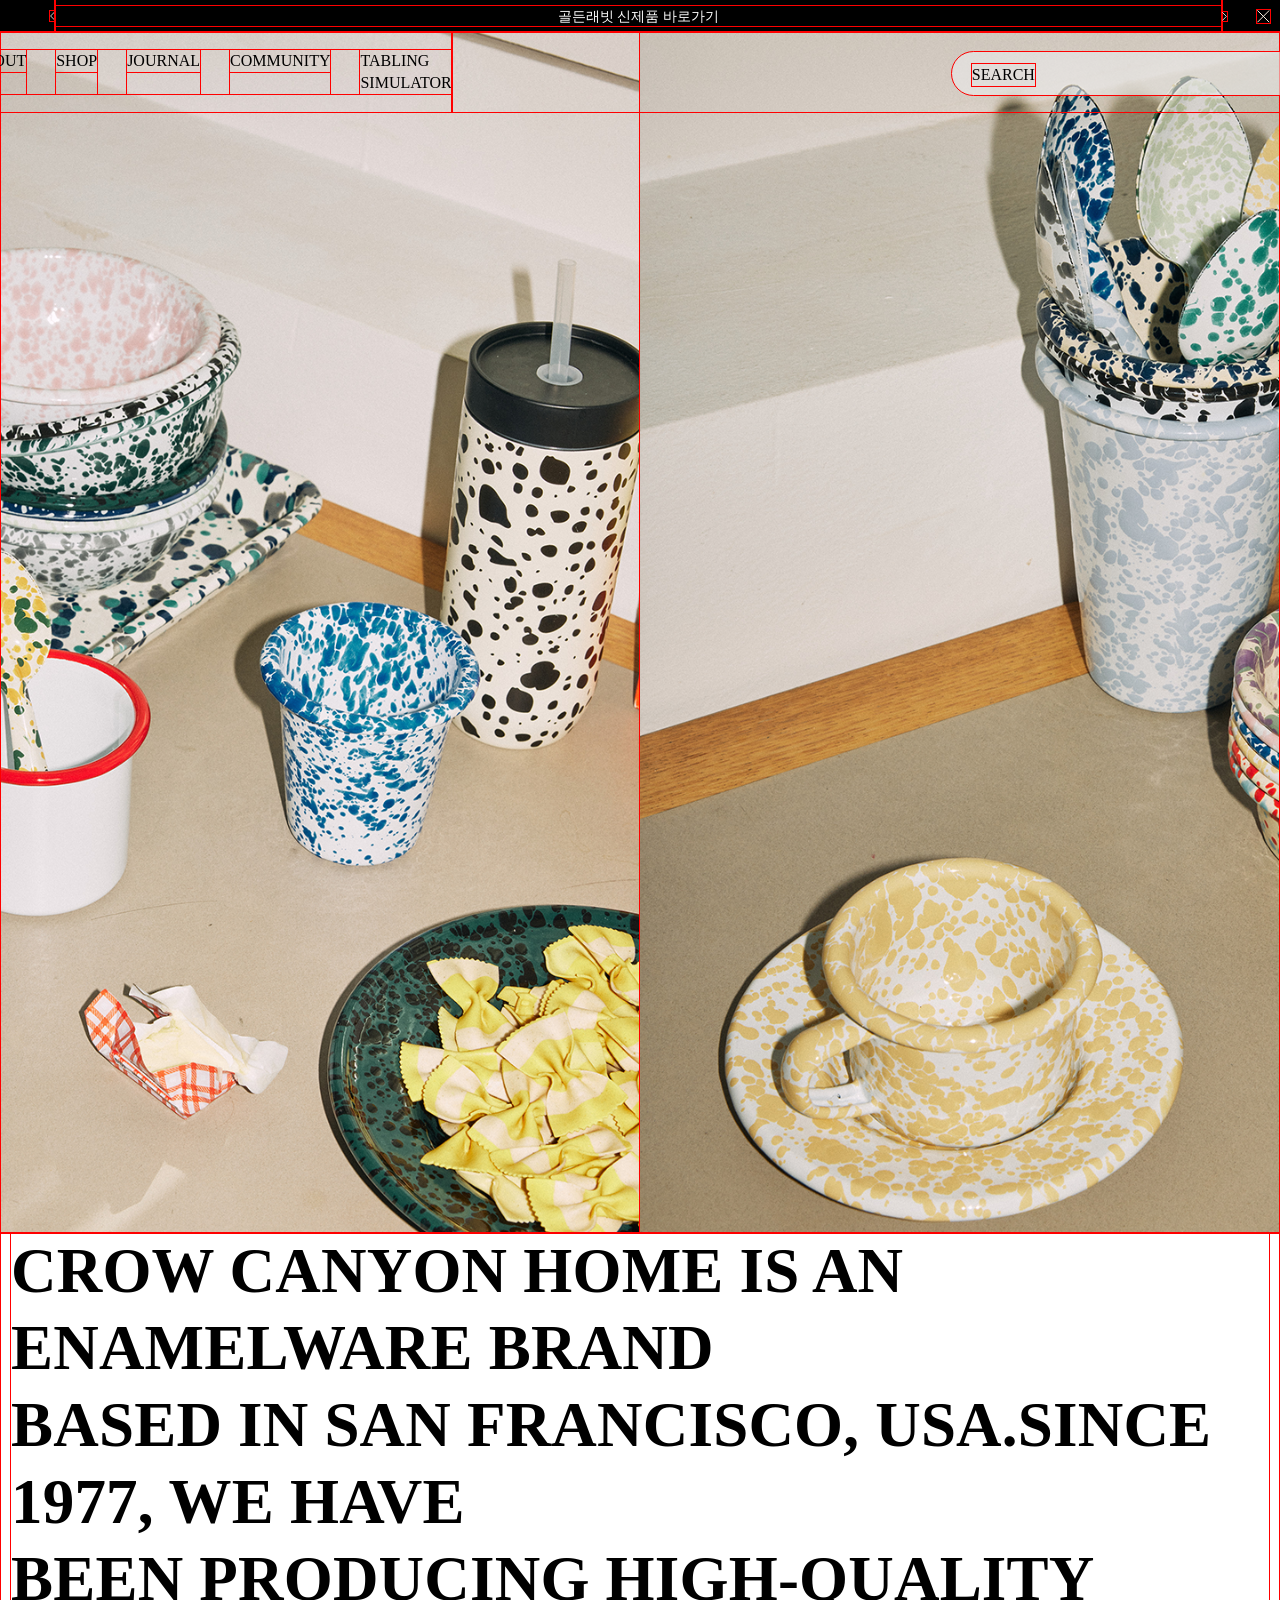
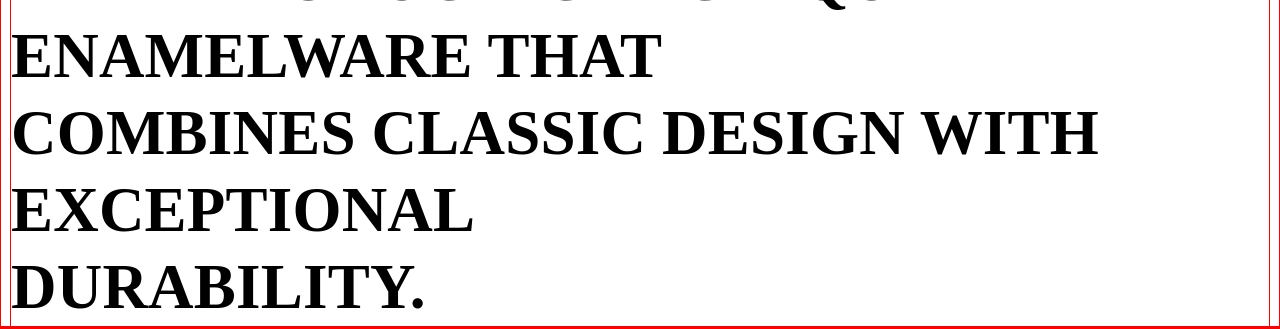
==== index.html @ 8f415676 "상단바 오류 해결 2차메뉴 수정 가로 스크롤 수정 텍스트 박스 크기 수정" ====
<!DOCTYPE html>
<html lang="ko">
<head>
    <meta charset="UTF-8">
    <meta name="viewport" content="width=device-width, initial-scale=1.0">
    <title>크로우캐년</title>
    <link rel="stylesheet" href="normal.css">
    <link rel="stylesheet" href="style.css">   
        <!-- 제일 상단 swiper 박스 -->
         <div class="menu01">
             <div class="swiper-container">
                 <!-- 왼쪽 맨끝에 배치 -->
                 <div class="left-icon">
                     <a href="#" target="_blank" title="왼쪽이동">
                         <img src="./img/Previous slide.svg" alt="왼클릭">
                     </a>
                 </div>
                 <!-- swiper 글자 묶음 -->
                 <ul class="swiper-ul">
                     <li class="s-item s-item01"><a href="#" target="_blank" title="바로가기">골든래빗 신제품 바로가기</a></li>
                     <li class="s-item s-item02"><a href="#" target="_blank" title="바로가기">Asia Website Open!</a></li>
                     <li class="s-item s-item03"><a href="#" target="_blank" title="바로가기">캠브로X크로우캐년 바로가기</a></li>
                     <li class="s-item s-item04"><a href="#" target="_blank" title="바로가기">3시 이전 주문건 당일배송!</a></li>
                 </ul>
                 <!-- 오른쪽 맨끝에 배치-->
                  <div class="right-box">
                      <div class="right-icon">
                          <a href="#" target="_blank" title="오른쪽이동">
                              <img src="./img/Vector.svg" alt="우클릭">
                          </a>
                      </div>
                      <div class="close-box">
                          <a href="#" target="_blank" title="창 닫기">
                              <img src="./img/div.main-line-banner-close.svg" alt="x">
                          </a>
                      </div>
                  </div>
             </div>
             <!-- 네비게이션바 -->
             <div class="inner">
                 <div class="flex">
                     <!-- 로고 이미지 -->
                     <h1 class="logo-box">
                         <a href="#" target="_blank" title="home">
                             <img src="./img/logo.svg" alt="logo-img">
                         </a>
                     </h1>
                     <!-- 왼쪽 사용자 메뉴 -->
                     <nav class="nav-left">
                         <ul class="nav-left-ul">
                             <li class="m01-item m01-item01">
                                 <a href="#" target="_blank" title="ABOUT">ABOUT</a>
                                 <!-- 마우스 올리면 2차 메뉴 등장 -->
                                  <div class="menu02"> 
                                     <div class="menu02-container02">
                                         <ul class="sub-menu-ul">
                                            <li class="sub-menu s01"><a href="#" target="_blank" title="STORY">STORY</a></li>
                                            <li class="sub-menu s01"><a href="#" target="_blank" title="CONTACT">CONTACT</a></li>
                                            <li class="sub-menu s01"><a href="#" target="_blank" title="STOCKIST">STOCKIST</a></li>
                                         </ul>
                                     </div>
                                  </div>
                             </li>
                             <li class="m01-item m01-item02"><a href="#" target="_blank" title="SHOP">SHOP</a></li>
                             <li class="m01-item m01-item03"><a href="#" target="_blank" title="JOURNAL">JOURNAL</a></li>
                             <li class="m01-item m01-item04"><a href="#" target="_blank" title="COMMUNITY">COMMUNITY</a></li>
                             <li class="m01-item m01-item05"><a href="#" target="_blank" title="TABLING SIMULATOR">TABLING SIMULATOR</a></li>
                         </ul>
                     </nav>
                     <!-- 오른쪽 사용자 메뉴 -->
                     <div class="nav-right">
                         <div class="search-box">
                             <span class="search-text">SEARCH</span>
                         </div>
                         <ul class="nav-right-ul">
                             <li class="m02-item m02-item01"></li>
                             <li class="m02-item m02-item02"><a href="#" target="_blank" title="LOGIN">LOGIN</a></li>
                             <li class="m02-item m02-item03"><a href="#" target="_blank" title="CART">CART(0)</a></li>
                             <!-- <span class="m02-item m02-item04">(0)</span> -->
                         </ul>
                     </div>
                 </div>
             </div>
         </div>
    </header>
    <!-- 헤더 아래 제일 큰 두개의 이미지 -->
    <main>
        <!-- 이미지 컨테이너 -->
        <div class="img-container">
            <div class="img-con">
                <div class="con con01">
                    <a href="#" target="_blank" title="main-img01">
                        <img src="./img/div.single-banner.svg" alt="main-img01">
                    </a>
                </div>
                <div class="con con02">
                    <a href="#" target="_blank" title="main-img02">
                        <img src="./img/div.single-banner-right.svg" alt="main-img01">
                    </a>
                </div>
            </div>
        </div>
        <div class="main-all">
            <div class="main-banner">
                <div class="top-text">
                    <a href="#" target="_blank" title="CROW CANYON">
                        CROW CANYON HOME IS AN ENAMELWARE BRAND<br>
                        BASED IN SAN FRANCISCO, USA.SINCE 1977, WE HAVE<br>
                        BEEN PRODUCING HIGH-QUALITY ENAMELWARE THAT<br>
                        COMBINES CLASSIC DESIGN WITH EXCEPTIONAL<br>
                        DURABILITY.
                    </a>
                </div>
            </div>
        </div>
    </main>
    <footer></footer>
</body>
</html>
---- normal.css ----
body {margin: 0; padding: 0;}
ul,ul>li{margin: 0; list-style: none; padding: 0;}
p {margin: 0;}
h1,h2,h3,h4,h5,h6 {
    font-weight: normal;
    font-size: inherit;
    margin: 0;
}
a { 
    color: inherit;
    text-decoration: none;
    display: block;
}
button {
    background-color: transparent;
    padding: auto;
    border: none;
    outline: none;
}
img {
    display: block;
}
---- style.css ----
* {
    outline: 1px solid red;
}
/* 상단 스와이퍼 박스 */
 .menu01{
    position: relative;
 }
.swiper-container {
    background-color: #000;
    display: flex;
    height: 32px;
    width: 100%;
    position: relative;
}
/* 스와이퍼 박스 내부 왼쪽 아이콘 */
.left-icon {
    display: flex;
    padding-left: 50px;
    justify-content: flex-start;
    align-items: center;
}
/* 스와이퍼 글자 묶음 */
.swiper-ul {
    display: flex;
    flex-grow: 1;
    align-items: center;
    justify-content: flex-start;
    text-align: center;
    font-size: 14.3px;
    font-weight: 400;
    line-height: 20px;
    overflow: hidden;
}
.s-item {
    width: 100%;
    flex-shrink: 0;
    justify-content: center;
    color: rgb(255, 255, 255);
    font-size: 14.3px;
    font-weight: 400;
    line-height: 20px;

}
/* 스와이퍼 내부 오른쪽 아이콘 */
.right-box {
    display: flex;
    justify-content: flex-start;
    align-items: center;
    gap: 30px;
    padding-right: 10px;
}
/* 네비게이션바 */
.inner {
    display: flex;
    height: 80px;
    flex-grow: 1; 
    justify-content: center;
    padding-left: 28px;
    padding-right: 10px; 
    position: absolute;
    top: 32px;
    left: 0;
    width: 100%;
    background-color: transparent;
    transition: background-color 0.3s ease;
    z-index: 10;
    /* 패딩때문에 상자가 튀어나옴 방지 코드 */
    box-sizing: border-box;
}
.inner:hover {
    background-color: #fff;
}
.flex {
    display: flex;
    justify-content: center;
}
.logo-box {
    display: flex;
    align-items: center;
    height: 80px;
}
.nav-left {
    display: flex;
    align-items: center;
}
.nav-left-ul {
    display: flex;
    justify-content: center;
    padding-left: 70px;
    gap: 30px;
}
.nav-left-ul a {
    font-size: 16px;
    font-weight: 500;
    line-height: 22px;
}
.m01-item01 {
    position: relative;
}
/* 2차 메뉴 about -> 쓰다 말았음 */
.menu02{
    width: 100%;
    height: 525px;
    position: absolute;
    top: 100%;
    left: 0;
    width: 100%; 
    display: none;
}
.m01-item01:hover .menu02 {
    display: block;
}
.menu02-container02{
    background-color: #fff;
    height: 688px;
}
.nav-right {
    display: flex;
    justify-content: center;
    padding-left: 500px;
    padding-top: 20px; padding-bottom: 20px;
    gap: 30px;
}
/*검색바  */
.search-box {
    border-radius: 50px;
    background: rgba(236, 236, 236, 0.60);
    width: 400px;
    height: 43px;
    display: flex;
    align-items: center;
    /*상자 내부로 패딩 옮김 -> 그래도 search 글씨가 원하는 대로 안돼면 다시 코드 수정  */
    padding: 12px 15px 10px 20px;
    box-sizing: border-box;
}
.search-text {
    font-size: 16px;
    font-weight: 500;
    line-height: 22px;
}
.nav-right-ul {
    padding-right: 10px;
    display: flex;
    justify-content: flex-end;
    gap: 30px;
    font-size: 16px;
    font-weight: 500;
    line-height: 22px;
}
main {
    border: 1px solid red;
}
/* 메인 이미지 컨테이너 */
.img-con {
    display: flex;
    justify-content: center;
    width: 100%;
}
.img-con01 .img-con02{
    width: 50%
}

.main-all{
    display: flex;
    flex-direction: column;
    align-items: flex-start;
    padding: 0 10px;
}
.top-text{
    font-size: 63px;
    font-weight: 700;
    line-height: 77px;
    letter-spacing: 0.2px;
}
footer {
    border: 1px solid red;
}
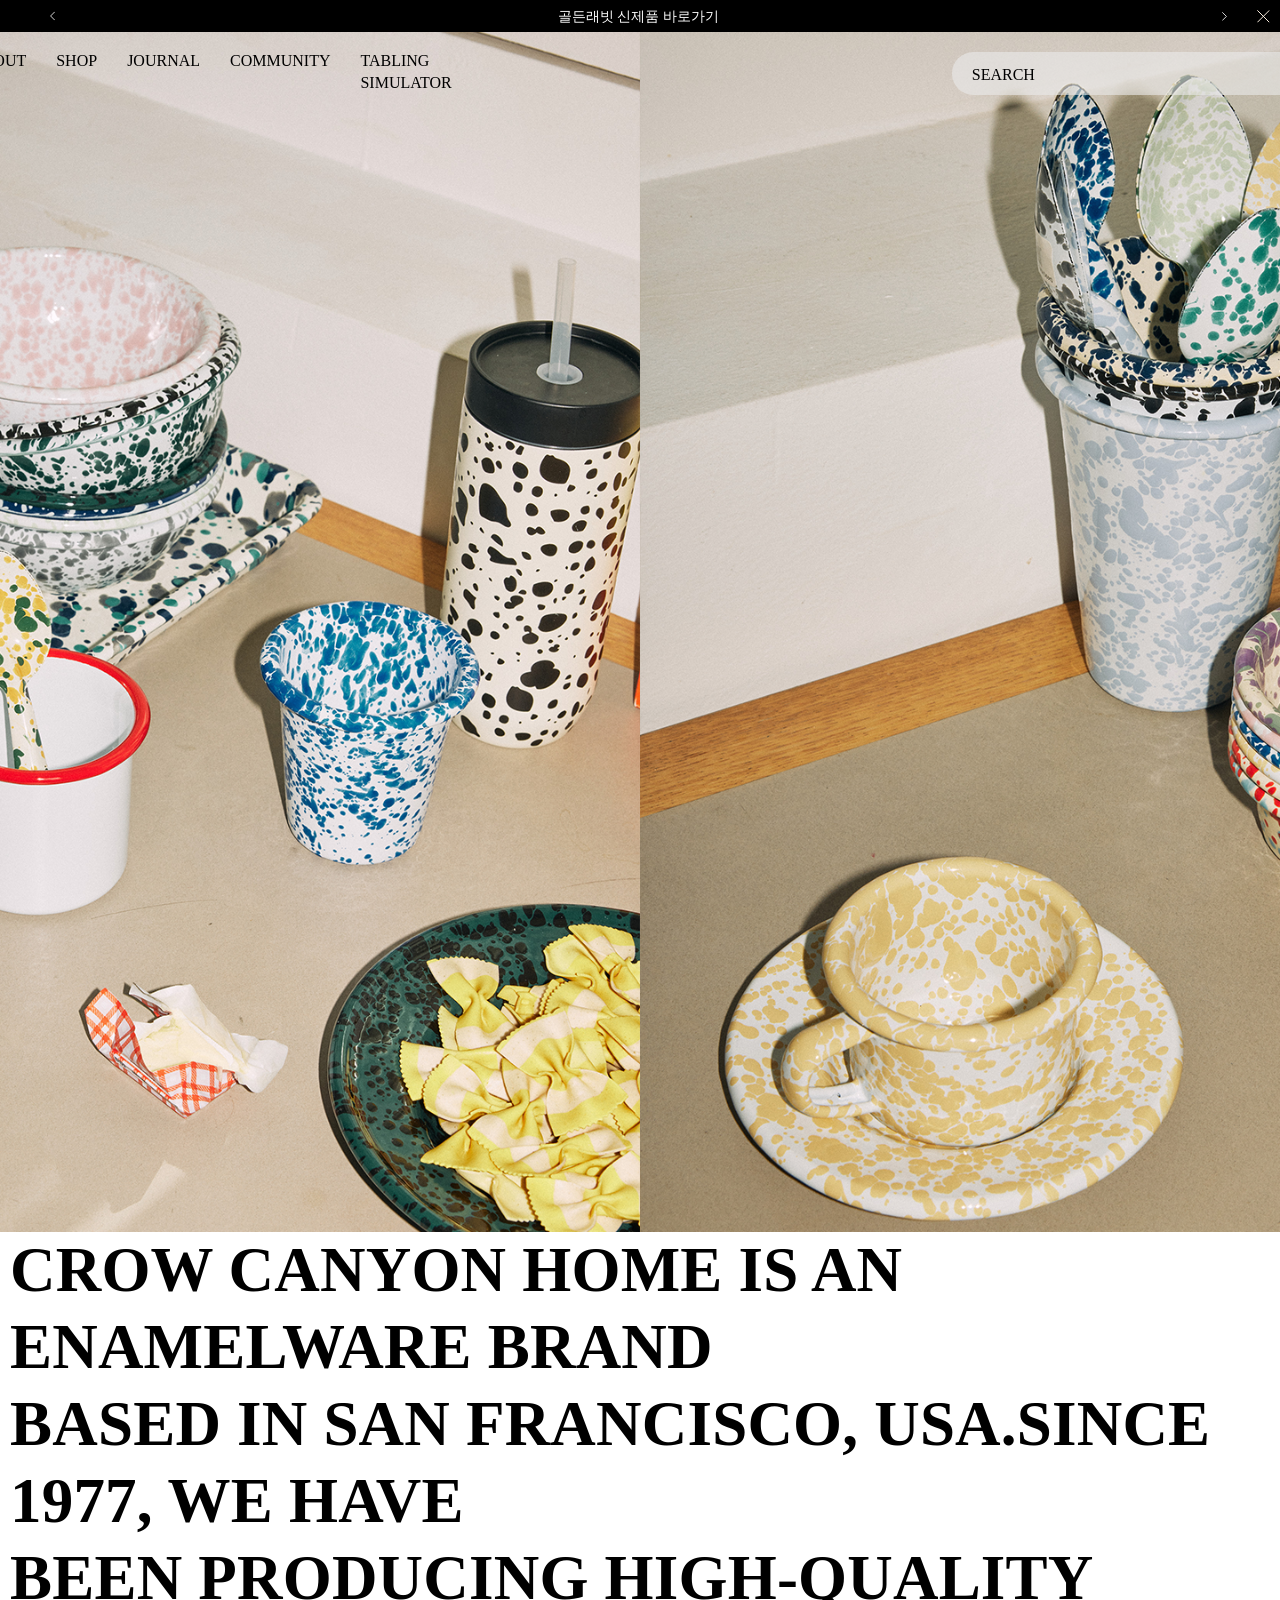
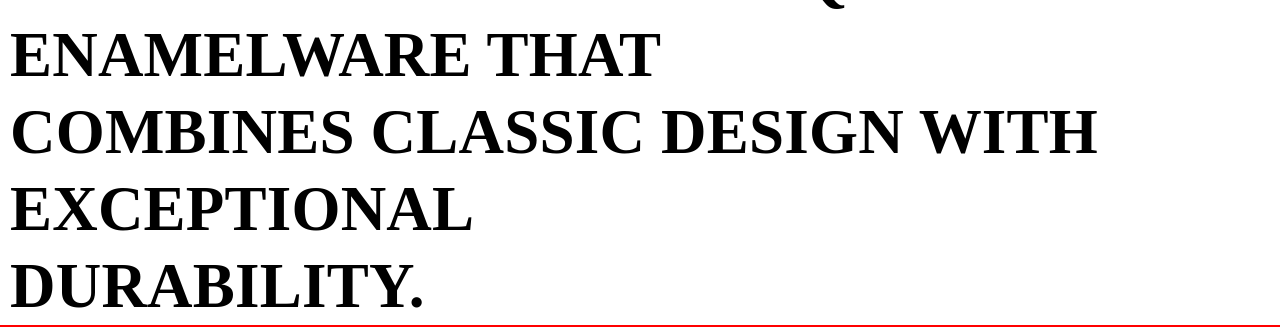
==== commit 40e09cd4: "footer html 생성 하다 말았음" ====
--- a/index.html
+++ b/index.html
@@ -114,6 +114,11 @@
             </div>
         </div>
     </main>
-    <footer></footer>
+    <footer>
+        <div class="ft-group">
+            <div class="util-menu"></div>
+            <div class="cunter-ul-group"></div>
+        </div>
+    </footer>
 </body>
 </html>
--- a/style.css
+++ b/style.css
@@ -1,6 +1,4 @@
- * {
-    outline: 1px solid red;
-}
+  */
 /* 상단 스와이퍼 박스 */
  .menu01{
     position: relative;
@@ -89,7 +87,7 @@
     padding-left: 70px;
     gap: 30px;
 }
-.nav-left-ul a {
+.nav-left  a {
     font-size: 16px;
     font-weight: 500;
     line-height: 22px;
@@ -147,9 +145,9 @@
     font-weight: 500;
     line-height: 22px;
 }
-main {
+/* main {
     border: 1px solid red;
-}
+} */
 /* 메인 이미지 컨테이너 */
 .img-con {
     display: flex;
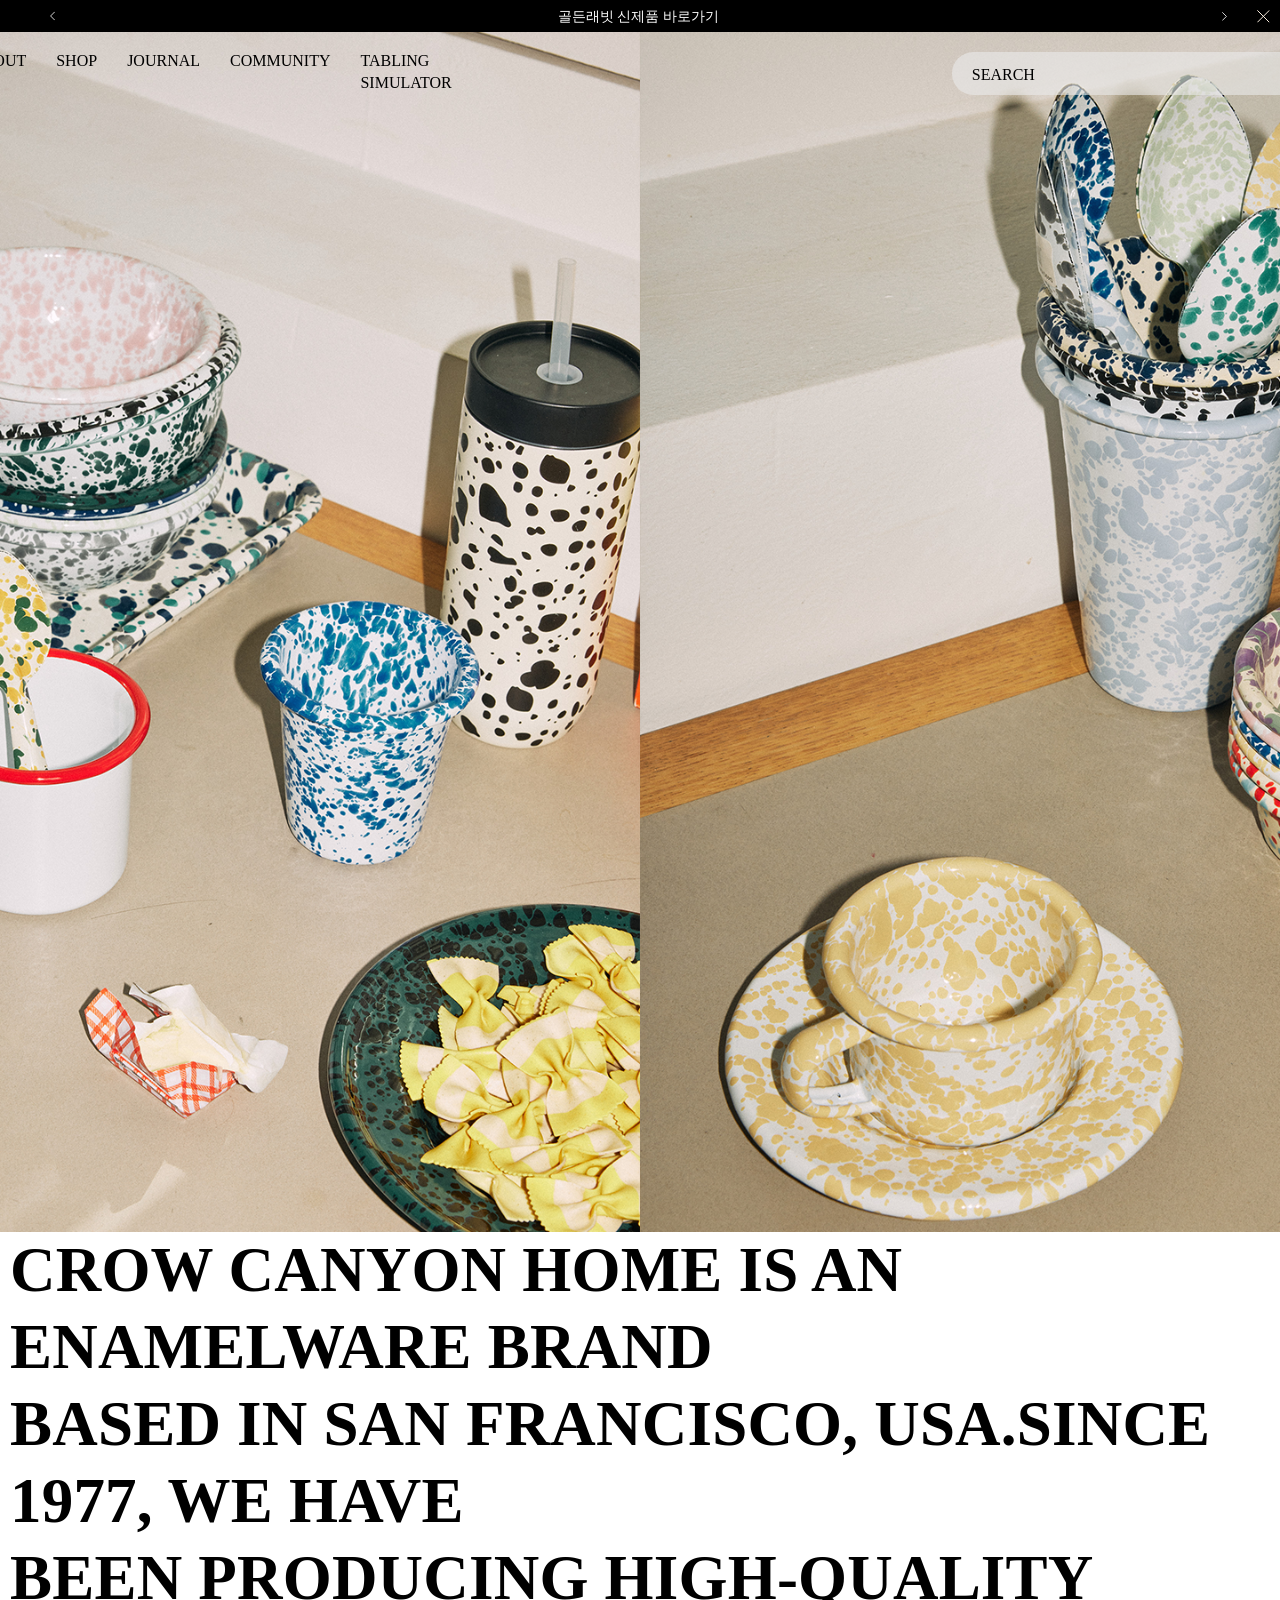
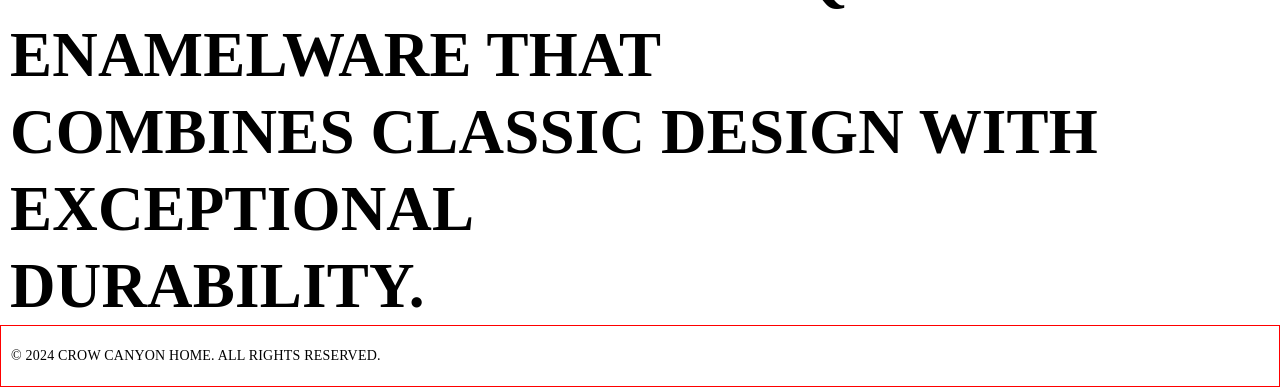
==== commit 4b9ac37a: "하단 푸터 css 작성중" ====
--- a/index.html
+++ b/index.html
@@ -116,7 +116,11 @@
     </main>
     <footer>
         <div class="ft-group">
-            <div class="util-menu"></div>
+            <div class="util-menu">
+                <div class="copyright">
+                    <span class="copy-text">© 2024 CROW CANYON HOME. ALL RIGHTS RESERVED.</span>
+                </div>
+            </div>
             <div class="cunter-ul-group"></div>
         </div>
     </footer>
--- a/style.css
+++ b/style.css
@@ -173,3 +173,32 @@
 footer {
     border: 1px solid red;
 }
+/* 하단 푸터 부분 */
+/* 하단 푸터 그룹 */
+.ft-group{
+    display: flex;
+    width: 100%;
+    padding: 20px 10px;
+    align-items: flex-start;
+    gap: 0.003px;
+}
+/* 카피라이트 묶음상자 */
+.util-menu{
+    display: flex;
+    flex-direction: column;
+    align-items: flex-start;
+}
+/* ::after 적용하는 카피라이트 상자 */
+.copyright{
+    display: flex;
+    min-width: 173px;
+    flex-direction: column;
+    align-items: flex-start;
+    padding-right: 20px;
+}
+.copy-text{
+    font-size: 14px;
+    font-weight: 400;
+    line-height: 20px;
+    letter-spacing: 0.2px;
+}
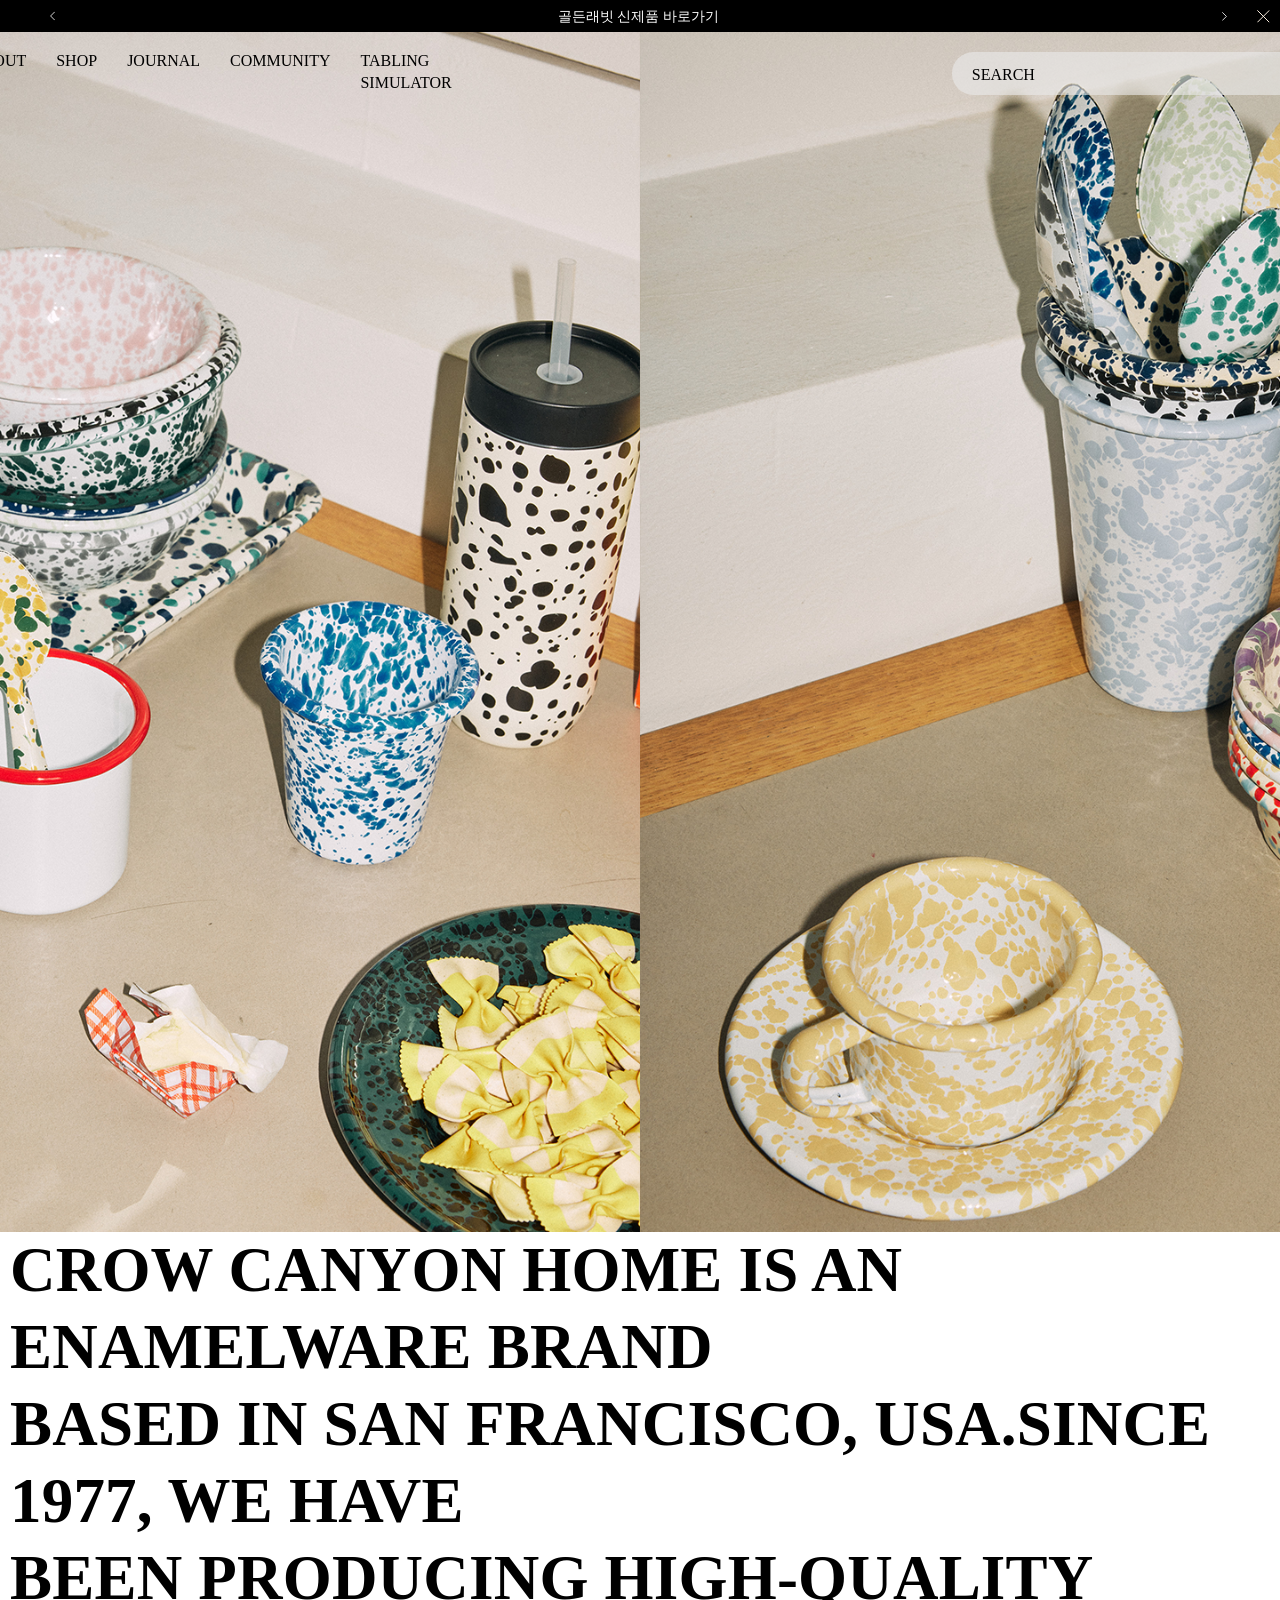
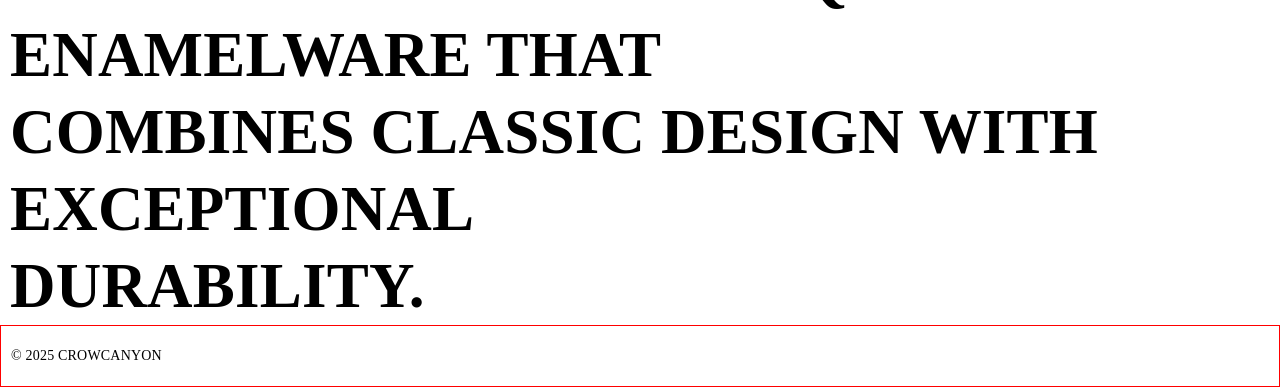
==== commit 05273b86: "메인영역 작업중" ====
--- a/index.html
+++ b/index.html
@@ -100,6 +100,7 @@
                 </div>
             </div>
         </div>
+        <!-- 메인영역 -->
         <div class="main-all">
             <div class="main-banner">
                 <div class="top-text">
@@ -112,13 +113,18 @@
                     </a>
                 </div>
             </div>
+            <!-- 메인 영역 큰 묶음 -->
+            <div class="new-arrivals">
+                  
+            </div>
         </div>
     </main>
     <footer>
+        <!-- 하단 푸터 -->
         <div class="ft-group">
             <div class="util-menu">
                 <div class="copyright">
-                    <span class="copy-text">© 2024 CROW CANYON HOME. ALL RIGHTS RESERVED.</span>
+                    <span class="copy-text">© 2025 CROWCANYON</span>
                 </div>
             </div>
             <div class="cunter-ul-group"></div>
--- a/style.css
+++ b/style.css
@@ -163,7 +163,7 @@
     flex-direction: column;
     align-items: flex-start;
     padding: 0 10px;
-}
+} 
 .top-text{
     font-size: 63px;
     font-weight: 700;
@@ -201,4 +201,14 @@
     font-weight: 400;
     line-height: 20px;
     letter-spacing: 0.2px;
+} 
+/* 꺽쇠 클릭시 사이트 정보 - 미해결  */
+.copyright:after {
+    content: "";
+    position: absolute;
+    top: 50%; right: 0;
+    width: 10px; height: 6px;
+    background-image: src("./img/_after.svg");
+    background-position: center;
+    background-size: contain;
 }
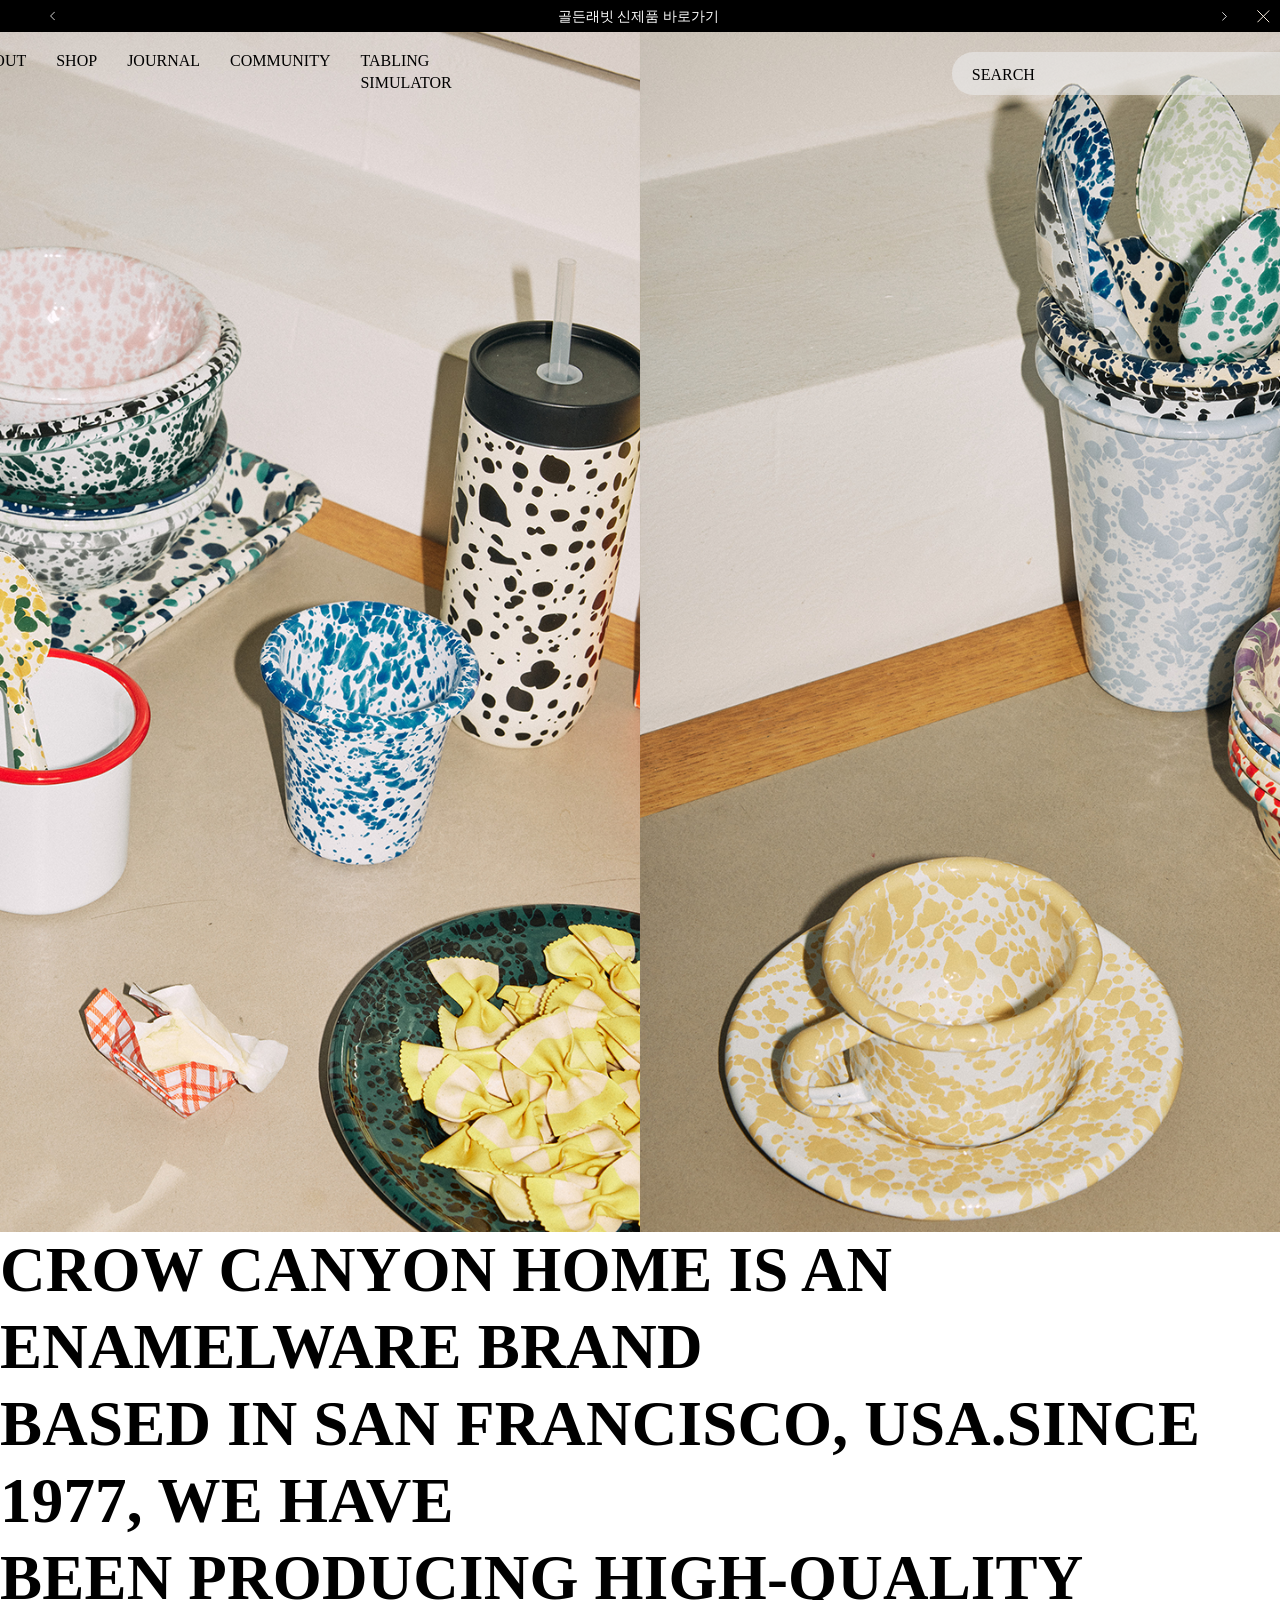
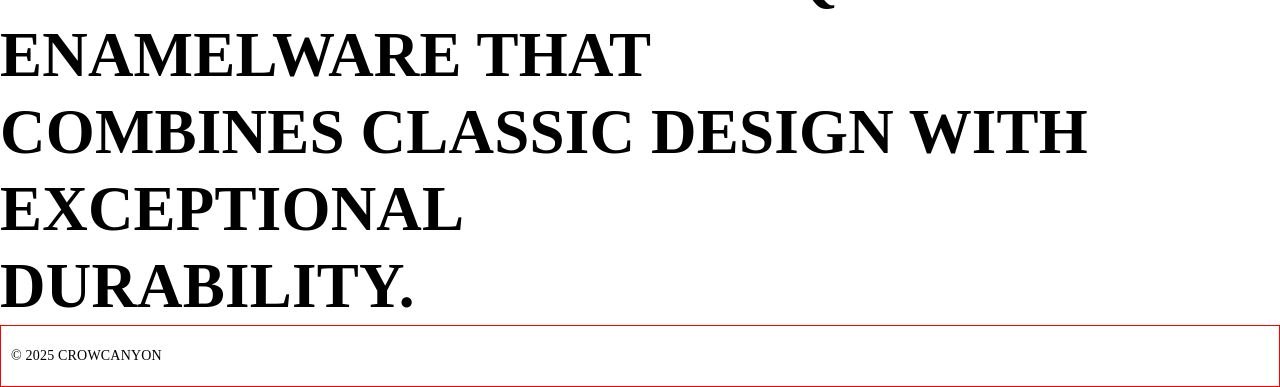
==== commit 71c6a42e: "main 시멘틱구조 정리" ====
--- a/index.html
+++ b/index.html
@@ -1,4 +1,4 @@
-<!DOCTYPE html>
+ <!DOCTYPE html>
 <html lang="ko">
 <head>
     <meta charset="UTF-8">
@@ -86,37 +86,35 @@
     <!-- 헤더 아래 제일 큰 두개의 이미지 -->
     <main>
         <!-- 이미지 컨테이너 -->
-        <div class="img-container">
-            <div class="img-con">
-                <div class="con con01">
-                    <a href="#" target="_blank" title="main-img01">
-                        <img src="./img/div.single-banner.svg" alt="main-img01">
-                    </a>
-                </div>
-                <div class="con con02">
-                    <a href="#" target="_blank" title="main-img02">
-                        <img src="./img/div.single-banner-right.svg" alt="main-img01">
-                    </a>
+        <div class="main-wrap">
+            <div class="img-container">
+                <div class="img-con">
+                    <div class="con con01">
+                        <a href="#" target="_blank" title="main-img01">
+                            <img src="./img/div.single-banner.svg" alt="main-img01">
+                        </a>
+                    </div>
+                    <div class="con con02">
+                        <a href="#" target="_blank" title="main-img02">
+                            <img src="./img/div.single-banner-right.svg" alt="main-img01">
+                        </a>
+                    </div>
                 </div>
             </div>
+            <!-- 메인영역 -->
+                <div class="main-wrap">
+                    <div class="top-text">
+                        <a href="#" target="_blank" title="CROW CANYON">
+                            CROW CANYON HOME IS AN ENAMELWARE BRAND<br>
+                            BASED IN SAN FRANCISCO, USA.SINCE 1977, WE HAVE<br>
+                            BEEN PRODUCING HIGH-QUALITY ENAMELWARE THAT<br>
+                            COMBINES CLASSIC DESIGN WITH EXCEPTIONAL<br>
+                            DURABILITY.
+                        </a>
+                    </div>
+                <!-- 메인 영역 큰 묶음 -->
+                <div class="new-arrivals"></div>
         </div>
-        <!-- 메인영역 -->
-        <div class="main-all">
-            <div class="main-banner">
-                <div class="top-text">
-                    <a href="#" target="_blank" title="CROW CANYON">
-                        CROW CANYON HOME IS AN ENAMELWARE BRAND<br>
-                        BASED IN SAN FRANCISCO, USA.SINCE 1977, WE HAVE<br>
-                        BEEN PRODUCING HIGH-QUALITY ENAMELWARE THAT<br>
-                        COMBINES CLASSIC DESIGN WITH EXCEPTIONAL<br>
-                        DURABILITY.
-                    </a>
-                </div>
-            </div>
-            <!-- 메인 영역 큰 묶음 -->
-            <div class="new-arrivals">
-                  
-            </div>
         </div>
     </main>
     <footer>
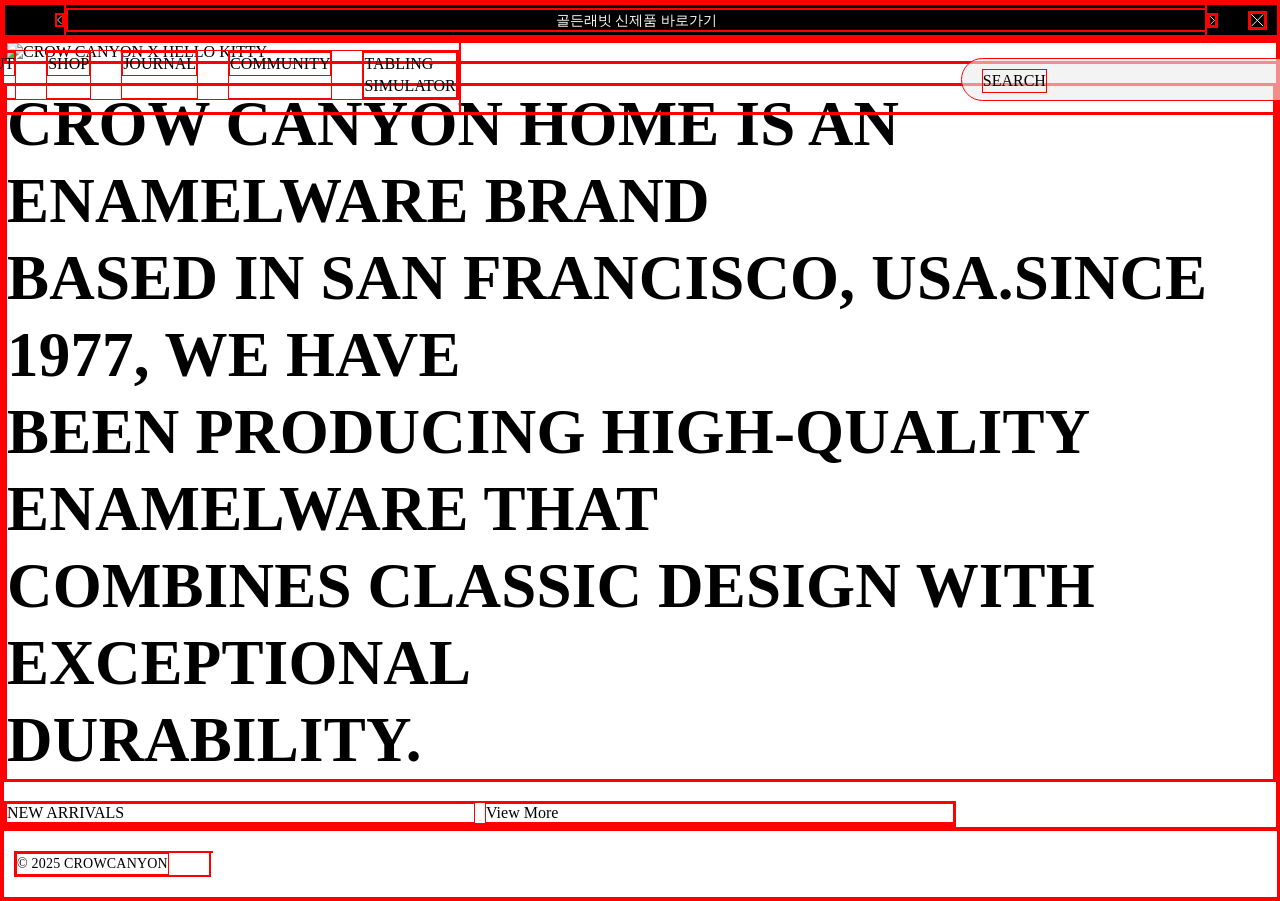
==== commit f9dddb96: "사이트 업데이트 수정 사이트 업데이트 이슈 -> 이미지 수정, 이미지 html, css 수정" ====
--- a/index.html
+++ b/index.html
@@ -83,37 +83,38 @@
              </div>
          </div>
     </header>
-    <!-- 헤더 아래 제일 큰 두개의 이미지 -->
+    <!-- 헤더 아래 제일 큰 메인 이미지/ 사이트 업데이트로 이미지 변경 -->
     <main>
         <!-- 이미지 컨테이너 -->
         <div class="main-wrap">
             <div class="img-container">
-                <div class="img-con">
-                    <div class="con con01">
-                        <a href="#" target="_blank" title="main-img01">
-                            <img src="./img/div.single-banner.svg" alt="main-img01">
-                        </a>
-                    </div>
-                    <div class="con con02">
-                        <a href="#" target="_blank" title="main-img02">
-                            <img src="./img/div.single-banner-right.svg" alt="main-img01">
-                        </a>
-                    </div>
+                <a href="#" target="_blank" title="CROW CANYON X HELLO KITTY">
+                    <img src="./img/[full]CROW CANYON X HELLO KITTY.svg" alt="CROW CANYON X HELLO KITTY">
+                </a>
+            </div>
+            <!-- 메인영역 묶음 -->
+            <div class="main-wrap">
+                <!-- 상단 텍스트 -->
+                 <div class="top-text">
+                    <a href="#" target="_blank" title="CROW CANYON">
+                        CROW CANYON HOME IS AN ENAMELWARE BRAND<br>
+                        BASED IN SAN FRANCISCO, USA.SINCE 1977, WE HAVE<br>
+                        BEEN PRODUCING HIGH-QUALITY ENAMELWARE THAT<br>
+                        COMBINES CLASSIC DESIGN WITH EXCEPTIONAL<br>
+                        DURABILITY.
+                     </a>
                 </div>
             </div>
-            <!-- 메인영역 -->
-                <div class="main-wrap">
-                    <div class="top-text">
-                        <a href="#" target="_blank" title="CROW CANYON">
-                            CROW CANYON HOME IS AN ENAMELWARE BRAND<br>
-                            BASED IN SAN FRANCISCO, USA.SINCE 1977, WE HAVE<br>
-                            BEEN PRODUCING HIGH-QUALITY ENAMELWARE THAT<br>
-                            COMBINES CLASSIC DESIGN WITH EXCEPTIONAL<br>
-                            DURABILITY.
-                        </a>
-                    </div>
-                <!-- 메인 영역 큰 묶음 -->
-                <div class="new-arrivals"></div>
+            <!-- 메인 영역 상품 묶음 -->
+            <div class="new-arrivals">
+                <div class="new-title">
+                    <div class="title1">NEW ARRIVALS</div>
+                    <div class="title2">View More</div>
+                </div>
+                <div class="swiper-wrapper">
+                     
+                </div>
+            </div>
         </div>
         </div>
     </main>
--- a/style.css
+++ b/style.css
@@ -1,4 +1,6 @@
-  */
+* {
+    border: 1px solid red; /* 두께, 선의 종류, 색상 */
+}
 /* 상단 스와이퍼 박스 */
  .menu01{
     position: relative;
@@ -149,15 +151,30 @@
     border: 1px solid red;
 } */
 /* 메인 이미지 컨테이너 */
-.img-con {
-    display: flex;
-    justify-content: center;
-    width: 100%;
-}
-.img-con01 .img-con02{
-    width: 50%
-}
-
+.main-wrap {
+    display: flex;
+    flex-direction: column;
+    align-items: flex-start;
+    gap: 19px;
+}
+.img-container {
+    display: flex;
+    justify-content: center;
+    align-items: center;
+    width: 100%;
+    height: 100%;
+    position: relative;
+}
+.img-container > a {
+    display: block;
+    width: 100%;
+    height: 100%;
+}
+.img-container > a > img , .img-container > a > svg {
+    display: block;
+    width: 100%;
+    height: 100%;
+}
 .main-all{
     display: flex;
     flex-direction: column;
@@ -169,6 +186,28 @@
     font-weight: 700;
     line-height: 77px;
     letter-spacing: 0.2px;
+}
+.new-arrival {
+    display: flex;
+    flex-direction: column;
+    align-items: flex-start;
+    gap: 5px;
+}
+.new-title{
+    display: flex;
+    align-items: flex-start;
+    gap: 10px;
+}
+.title1, .title2 {
+    display: flex;
+    flex-direction: column;
+    align-items: flex-start;
+    width: 467px;
+}
+.swiper-wrapper {
+    display: flex;
+    align-items: flex-start;
+    flex-wrap: wrap;
 }
 footer {
     border: 1px solid red;
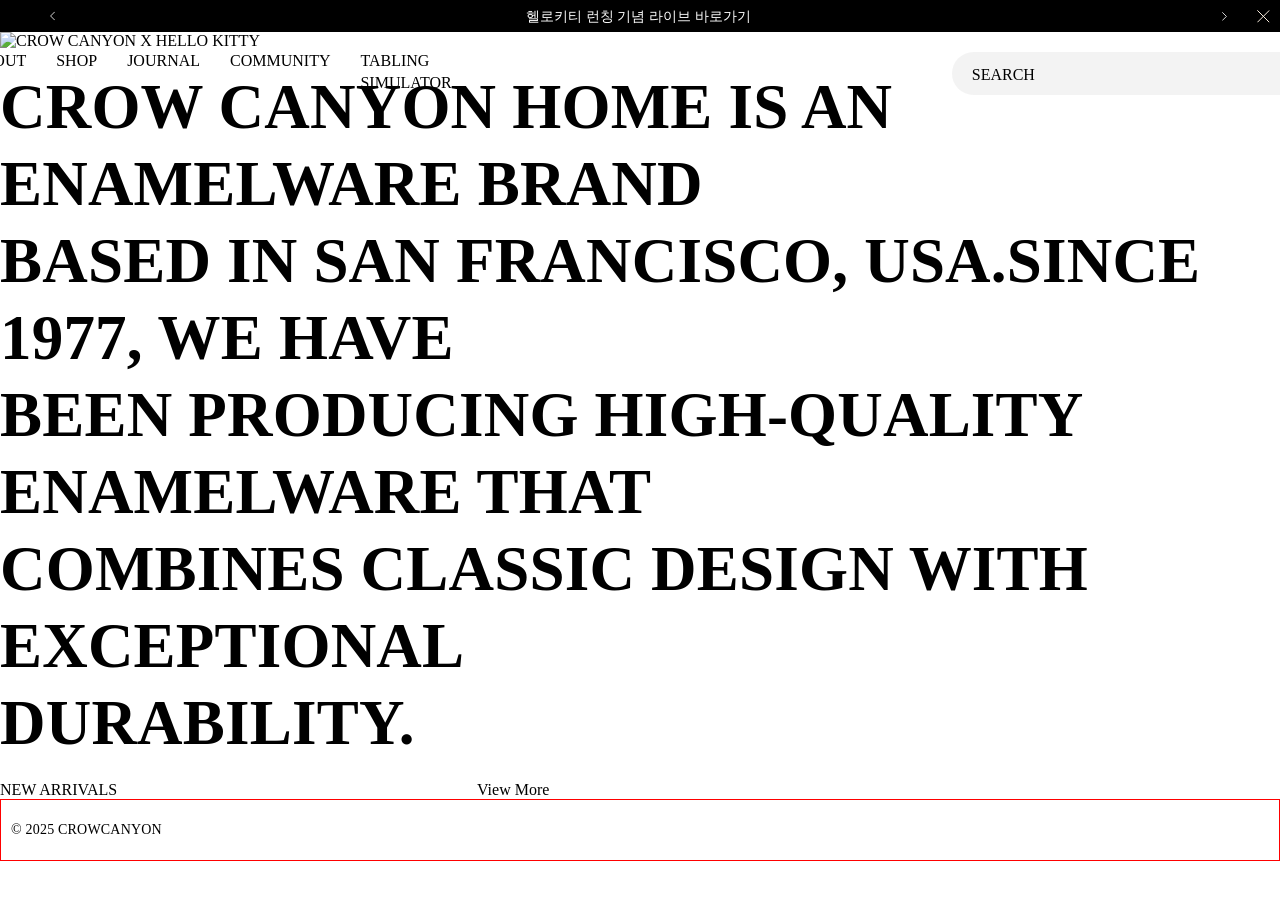
==== commit 0d5995af: "상단바 스와이퍼 구현" ====
--- a/index.html
+++ b/index.html
@@ -17,10 +17,11 @@
                  </div>
                  <!-- swiper 글자 묶음 -->
                  <ul class="swiper-ul">
-                     <li class="s-item s-item01"><a href="#" target="_blank" title="바로가기">골든래빗 신제품 바로가기</a></li>
-                     <li class="s-item s-item02"><a href="#" target="_blank" title="바로가기">Asia Website Open!</a></li>
-                     <li class="s-item s-item03"><a href="#" target="_blank" title="바로가기">캠브로X크로우캐년 바로가기</a></li>
+                     <li class="s-item s-item01"><a href="#" target="_blank" title="바로가기">헬로키티 런칭 기념 라이브 바로가기</a></li>
+                     <li class="s-item s-item02"><a href="#" target="_blank" title="바로가기">헬로키티X크로우캐년 2차 물량 13:00 오픈</a></li>
                      <li class="s-item s-item04"><a href="#" target="_blank" title="바로가기">3시 이전 주문건 당일배송!</a></li>
+                     <!-- 반복 항목 -->
+                     <li class="s-item s-item01"><a href="#" target="_blank" title="바로가기">헬로키티 런칭 기념 라이브 바로가기</a></li>
                  </ul>
                  <!-- 오른쪽 맨끝에 배치-->
                   <div class="right-box">
--- a/style.css
+++ b/style.css
@@ -1,6 +1,6 @@
-* {
+/* * {
     border: 1px solid red; /* 두께, 선의 종류, 색상 */
-}
+} */
 /* 상단 스와이퍼 박스 */
  .menu01{
     position: relative;
@@ -20,6 +20,13 @@
     align-items: center;
 }
 /* 스와이퍼 글자 묶음 */
+ @keyframes autoSlide {
+    0%, 28% { transform: translateX(0%); }
+    33%, 61% { transform: translateX(-100%); }
+    66%, 94% { transform: translateX(-200%); }
+    100% { transform: translateX(0%); }
+}
+    
 .swiper-ul {
     display: flex;
     flex-grow: 1;
@@ -30,7 +37,11 @@
     font-weight: 400;
     line-height: 20px;
     overflow: hidden;
-}
+
+    /* 추가: 9초 동안 애니메이션 무한 반복 */
+    animation: autoSlide 9s infinite;
+}
+
 .s-item {
     width: 100%;
     flex-shrink: 0;
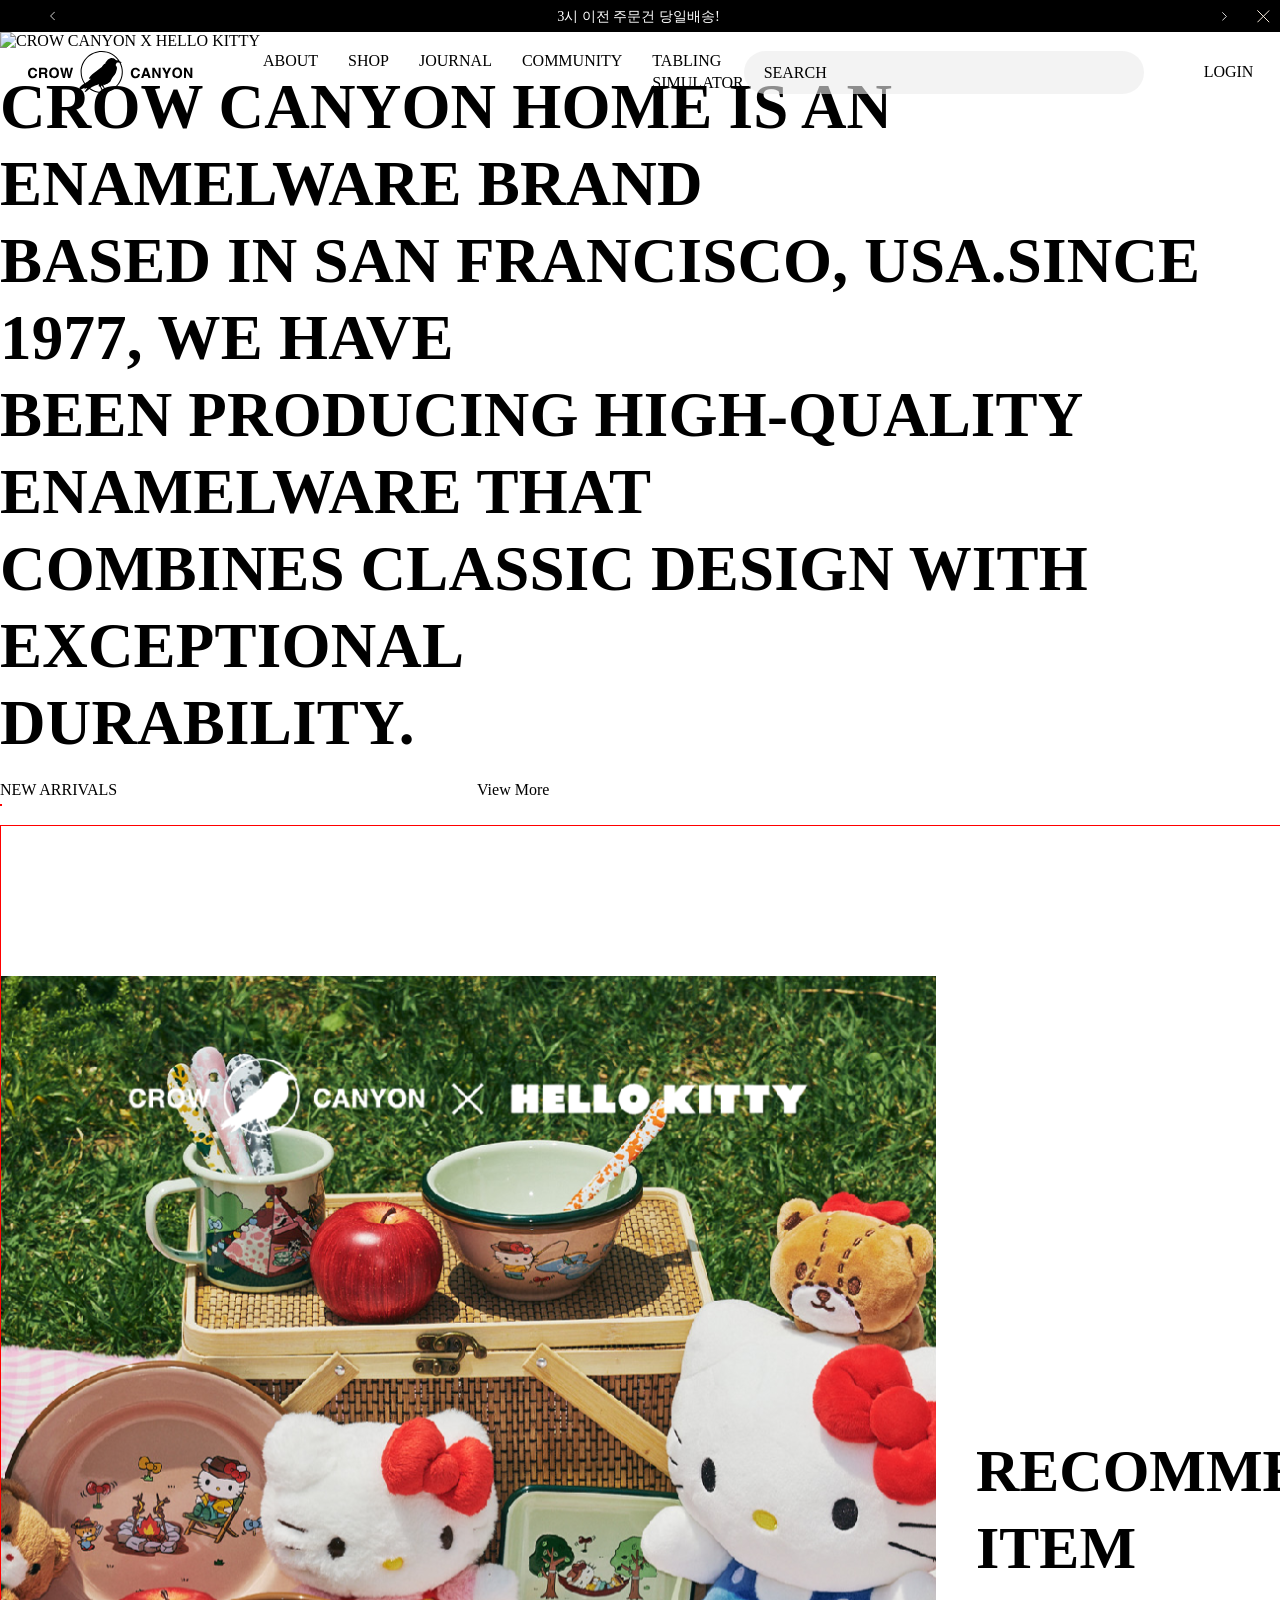
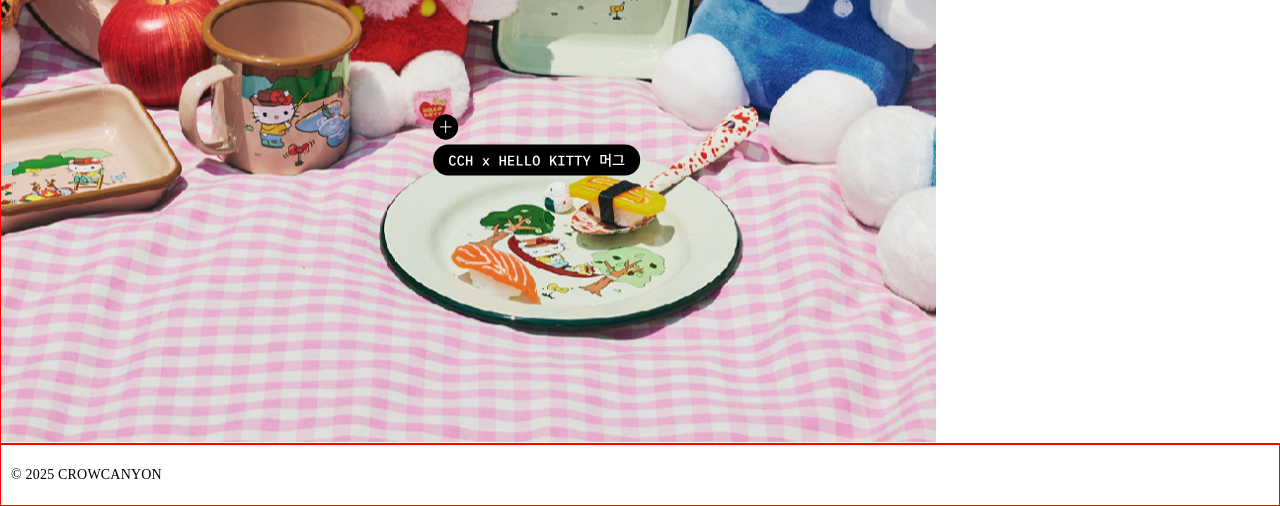
==== commit 7c6a844f: "선물박스 섹션 생성수정" ====
--- a/index.html
+++ b/index.html
@@ -6,8 +6,11 @@
     <title>크로우캐년</title>
     <link rel="stylesheet" href="normal.css">
     <link rel="stylesheet" href="style.css">   
+</head>
+<body>
+    <header>
         <!-- 제일 상단 swiper 박스 -->
-         <div class="menu01">
+        <div class="menu01">
              <div class="swiper-container">
                  <!-- 왼쪽 맨끝에 배치 -->
                  <div class="left-icon">
@@ -17,11 +20,11 @@
                  </div>
                  <!-- swiper 글자 묶음 -->
                  <ul class="swiper-ul">
-                     <li class="s-item s-item01"><a href="#" target="_blank" title="바로가기">헬로키티 런칭 기념 라이브 바로가기</a></li>
-                     <li class="s-item s-item02"><a href="#" target="_blank" title="바로가기">헬로키티X크로우캐년 2차 물량 13:00 오픈</a></li>
+                     <!-- <li class="s-item s-item01"><a href="#" target="_blank" title="바로가기">헬로키티 런칭 기념 라이브 바로가기</a></li>
+                     <li class="s-item s-item02"><a href="#" target="_blank" title="바로가기">헬로키티X크로우캐년 2차 물량 13:00 오픈</a></li> -->
                      <li class="s-item s-item04"><a href="#" target="_blank" title="바로가기">3시 이전 주문건 당일배송!</a></li>
-                     <!-- 반복 항목 -->
-                     <li class="s-item s-item01"><a href="#" target="_blank" title="바로가기">헬로키티 런칭 기념 라이브 바로가기</a></li>
+                     <!-- 반복 항목
+                     <li class="s-item s-item01"><a href="#" target="_blank" title="바로가기">헬로키티 런칭 기념 라이브 바로가기</a></li> -->
                  </ul>
                  <!-- 오른쪽 맨끝에 배치-->
                   <div class="right-box">
@@ -112,11 +115,27 @@
                     <div class="title1">NEW ARRIVALS</div>
                     <div class="title2">View More</div>
                 </div>
+                <!-- 새 상품 영역 - 모르겠어서 넘어감 -->
                 <div class="swiper-wrapper">
+                    <ul class="prd-list-gride4">
+                        <li class="prd-card">
+                            <a href=""></a>
+                        </li>
+                    </ul>
                      
                 </div>
+            </div> 
+            <!-- 선물세트 영역 -->
+            <div class="giftset-area">
+                <div class="gift-group">
+                    <a href="#" target="_blank" title="GIFT SETS">
+                        <img src="./img/giftset.svg" alt="GIFT SETS">
+                    </a>
+                </div>
+                <div class="gift-info">
+                    <div class="name">RECOMMEND ITEM</div>
+                </div>
             </div>
-        </div>
         </div>
     </main>
     <footer>
--- a/normal.css
+++ b/normal.css
@@ -1,3 +1,4 @@
+* { box-sizing: border-box; }
 body {margin: 0; padding: 0;}
 ul,ul>li{margin: 0; list-style: none; padding: 0;}
 p {margin: 0;}
--- a/style.css
+++ b/style.css
@@ -1,9 +1,13 @@
 /* * {
-    border: 1px solid red; /* 두께, 선의 종류, 색상 */
+    border: 1px solid red;
 } */
 /* 상단 스와이퍼 박스 */
- .menu01{
-    position: relative;
+ .menuswiper-wrapper01{
+    position: fixed;
+    top: 0;
+    left: 0;
+    width: 100%;
+    z-index: 1000 ;
  }
 .swiper-container {
     background-color: #000;
@@ -44,8 +48,8 @@
 
 .s-item {
     width: 100%;
-    flex-shrink: 0;
-    justify-content: center;
+    flex-shrink: 0; 
+    text-align: center;
     color: rgb(255, 255, 255);
     font-size: 14.3px;
     font-weight: 400;
@@ -83,7 +87,8 @@
 }
 .flex {
     display: flex;
-    justify-content: center;
+    align-items: center;
+    width: 100%;
 }
 .logo-box {
     display: flex;
@@ -115,7 +120,6 @@
     position: absolute;
     top: 100%;
     left: 0;
-    width: 100%; 
     display: none;
 }
 .m01-item01:hover .menu02 {
@@ -127,9 +131,8 @@
 }
 .nav-right {
     display: flex;
-    justify-content: center;
-    padding-left: 500px;
-    padding-top: 20px; padding-bottom: 20px;
+    align-items: center;
+    margin-left: auto;
     gap: 30px;
 }
 /*검색바  */
@@ -198,7 +201,7 @@
     line-height: 77px;
     letter-spacing: 0.2px;
 }
-.new-arrival {
+.new-arrivals {
     display: flex;
     flex-direction: column;
     align-items: flex-start;
@@ -216,9 +219,31 @@
     width: 467px;
 }
 .swiper-wrapper {
+    border: 1px solid red;
     display: flex;
     align-items: flex-start;
     flex-wrap: wrap;
+}
+.giftset-area {
+    border: 1px solid red;
+    display: flex;
+    padding-top: 150px;
+    align-items: center;
+    gap: 40px;
+}
+.gift-group {
+    max-width: 100%;
+}
+.gift-info {
+    display: flex;
+    flex-direction: column;
+    align-items: flex-start;
+    gap: 10px;
+}
+.name {
+    font-size: 60px;
+    font-weight: 700;
+    line-height: 77px;
 }
 footer {
     border: 1px solid red;
